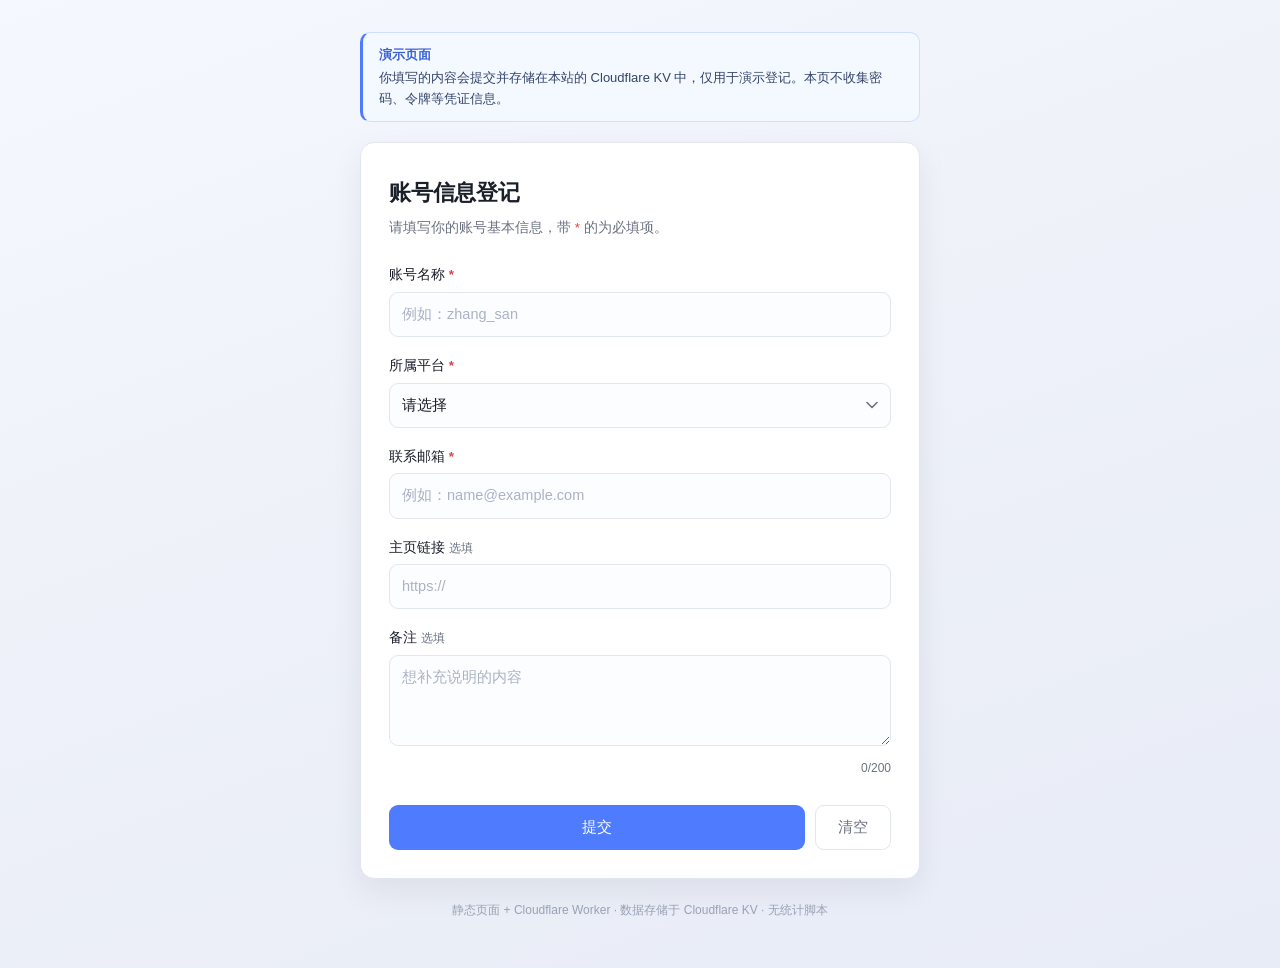
==== public/index.html @ aae03a35 "Serve the site from a Worker with a KV binding The deployment target is a Cloudflare Worker, so the " ====
<!DOCTYPE html>
<html lang="zh-CN">
<head>
<meta charset="UTF-8">
<meta name="viewport" content="width=device-width, initial-scale=1">
<meta name="robots" content="noindex, nofollow">
<meta http-equiv="Content-Security-Policy" content="default-src 'none'; script-src 'self'; style-src 'self'; img-src 'self' data:; base-uri 'none'; form-action 'none'; connect-src 'self'">
<title>账号信息登记 · 演示页面</title>
<link rel="icon" href="data:image/svg+xml,%3Csvg xmlns='http://www.w3.org/2000/svg' viewBox='0 0 32 32'%3E%3Crect width='32' height='32' rx='8' fill='%234f7cff'/%3E%3Cpath d='M16 9a4 4 0 110 8 4 4 0 010-8zm-7 14a7 7 0 0114 0z' fill='white'/%3E%3C/svg%3E">
<link rel="stylesheet" href="styles.css">
</head>
<body>

<div class="notice" role="note">
  <strong>演示页面</strong>
  <span>你填写的内容会提交并存储在本站的 Cloudflare KV 中，仅用于演示登记。本页不收集密码、令牌等凭证信息。</span>
</div>

<main class="card">
  <header class="card-head">
    <h1>账号信息登记</h1>
    <p>请填写你的账号基本信息，带 <span class="req">*</span> 的为必填项。</p>
  </header>

  <form id="profile-form" novalidate>
    <input type="text" id="website" name="website" class="honeypot" tabindex="-1" autocomplete="off" aria-hidden="true">

    <div class="field">
      <label for="account-name">账号名称 <span class="req">*</span></label>
      <input type="text" id="account-name" name="accountName" autocomplete="off" maxlength="40" placeholder="例如：zhang_san">
      <p class="error" data-error-for="account-name"></p>
    </div>

    <div class="field">
      <label for="platform">所属平台 <span class="req">*</span></label>
      <select id="platform" name="platform">
        <option value="">请选择</option>
        <option value="微信">微信</option>
        <option value="微博">微博</option>
        <option value="抖音">抖音</option>
        <option value="GitHub">GitHub</option>
        <option value="其他">其他</option>
      </select>
      <p class="error" data-error-for="platform"></p>
    </div>

    <div class="field">
      <label for="email">联系邮箱 <span class="req">*</span></label>
      <input type="email" id="email" name="email" autocomplete="off" maxlength="80" placeholder="例如：name@example.com">
      <p class="error" data-error-for="email"></p>
    </div>

    <div class="field">
      <label for="homepage">主页链接 <span class="optional">选填</span></label>
      <input type="url" id="homepage" name="homepage" autocomplete="off" maxlength="200" placeholder="https://">
      <p class="error" data-error-for="homepage"></p>
    </div>

    <div class="field">
      <label for="remark">备注 <span class="optional">选填</span></label>
      <textarea id="remark" name="remark" rows="3" maxlength="200" placeholder="想补充说明的内容"></textarea>
      <p class="error" data-error-for="remark"></p>
      <p class="hint"><span id="remark-count">0</span>/200</p>
    </div>

    <p class="banner" id="submit-banner" role="alert" hidden></p>

    <div class="actions">
      <button type="submit" class="btn btn-primary">提交</button>
      <button type="button" class="btn btn-ghost" id="reset-btn">清空</button>
    </div>
  </form>

  <section class="result" id="result" hidden aria-live="polite">
    <h2>提交成功</h2>
    <p class="result-note">以下内容已提交并存储，同时回显在你本地的页面上。</p>
    <dl id="result-list"></dl>
    <button type="button" class="btn btn-ghost" id="edit-btn">返回修改</button>
  </section>
</main>

<footer class="foot">静态页面 + Cloudflare Worker · 数据存储于 Cloudflare KV · 无统计脚本</footer>

<script src="app.js"></script>
</body>
</html>
---- public/styles.css ----
:root {
  --bg: #eef1f8;
  --card: #ffffff;
  --ink: #1b1f2a;
  --ink-soft: #6b7280;
  --line: #e2e6ef;
  --accent: #4f7cff;
  --accent-dark: #3b62d9;
  --danger: #d64545;
  --ok: #1f9d6b;
  --radius: 14px;
}

* { box-sizing: border-box; }

html, body {
  margin: 0;
  padding: 0;
}

body {
  min-height: 100vh;
  padding: 32px 16px 48px;
  background: linear-gradient(160deg, #f6f8ff 0%, var(--bg) 45%, #e8ecf7 100%);
  color: var(--ink);
  font-family: -apple-system, BlinkMacSystemFont, "PingFang SC", "Hiragino Sans GB",
               "Microsoft YaHei", "Helvetica Neue", Helvetica, Arial, sans-serif;
  font-size: 15px;
  line-height: 1.6;
  -webkit-font-smoothing: antialiased;
}

.notice {
  max-width: 560px;
  margin: 0 auto 20px;
  padding: 12px 16px;
  border: 1px solid #cfe0ff;
  border-left: 3px solid var(--accent);
  border-radius: 10px;
  background: #f4f8ff;
  color: #33456b;
  font-size: 13px;
  display: flex;
  flex-direction: column;
  gap: 2px;
}

.notice strong { color: var(--accent-dark); }

.card {
  max-width: 560px;
  margin: 0 auto;
  padding: 32px 28px 28px;
  background: var(--card);
  border: 1px solid var(--line);
  border-radius: var(--radius);
  box-shadow: 0 12px 32px rgba(27, 31, 42, 0.07);
}

.card-head h1 {
  margin: 0 0 6px;
  font-size: 22px;
  font-weight: 650;
  letter-spacing: -0.2px;
}

.card-head p {
  margin: 0 0 26px;
  color: var(--ink-soft);
  font-size: 13.5px;
}

.req { color: var(--danger); }
.optional {
  color: var(--ink-soft);
  font-size: 12px;
  font-weight: 400;
}

.field { margin-bottom: 18px; }

label {
  display: block;
  margin-bottom: 6px;
  font-size: 13.5px;
  font-weight: 550;
}

input, select, textarea {
  width: 100%;
  padding: 10px 12px;
  border: 1px solid var(--line);
  border-radius: 9px;
  background: #fcfdff;
  color: var(--ink);
  font: inherit;
  font-size: 14.5px;
  transition: border-color 0.15s, box-shadow 0.15s, background 0.15s;
}

textarea { resize: vertical; min-height: 76px; }

select {
  appearance: none;
  background-image: url("data:image/svg+xml,%3Csvg xmlns='http://www.w3.org/2000/svg' width='12' height='8' viewBox='0 0 12 8'%3E%3Cpath d='M1 1.5L6 6.5L11 1.5' stroke='%236b7280' stroke-width='1.6' fill='none' stroke-linecap='round' stroke-linejoin='round'/%3E%3C/svg%3E");
  background-repeat: no-repeat;
  background-position: right 12px center;
  padding-right: 34px;
}

input:focus, select:focus, textarea:focus {
  outline: none;
  border-color: var(--accent);
  background: #fff;
  box-shadow: 0 0 0 3px rgba(79, 124, 255, 0.14);
}

input::placeholder, textarea::placeholder { color: #aab2c4; }

.field.invalid input,
.field.invalid select,
.field.invalid textarea {
  border-color: var(--danger);
  background: #fffafa;
}

.field.invalid input:focus,
.field.invalid select:focus {
  box-shadow: 0 0 0 3px rgba(214, 69, 69, 0.13);
}

.error {
  margin: 6px 0 0;
  min-height: 0;
  color: var(--danger);
  font-size: 12.5px;
}

.error:empty { display: none; }

.hint {
  margin: 6px 0 0;
  color: var(--ink-soft);
  font-size: 12px;
  text-align: right;
}

.honeypot {
  position: absolute;
  width: 1px;
  height: 1px;
  margin: -1px;
  padding: 0;
  border: 0;
  overflow: hidden;
  clip: rect(0 0 0 0);
  white-space: nowrap;
}

.banner {
  margin: 0 0 16px;
  padding: 10px 14px;
  border: 1px solid #f3c9c9;
  border-left: 3px solid var(--danger);
  border-radius: 9px;
  background: #fdf6f6;
  color: var(--danger);
  font-size: 13px;
}

.banner[hidden] { display: none; }

.btn:disabled {
  opacity: 0.6;
  cursor: not-allowed;
  transform: none;
}

.actions {
  display: flex;
  gap: 10px;
  margin-top: 26px;
}

.btn {
  padding: 10px 22px;
  border: 1px solid transparent;
  border-radius: 9px;
  font: inherit;
  font-size: 14.5px;
  font-weight: 550;
  cursor: pointer;
  transition: background 0.15s, border-color 0.15s, transform 0.08s;
}

.btn:active { transform: translateY(1px); }

.btn-primary {
  background: var(--accent);
  color: #fff;
  flex: 1;
}

.btn-primary:hover { background: var(--accent-dark); }

.btn-ghost {
  background: transparent;
  border-color: var(--line);
  color: var(--ink-soft);
}

.btn-ghost:hover { border-color: #c9d0de; color: var(--ink); }

.result h2 {
  margin: 0 0 6px;
  font-size: 19px;
  color: var(--ok);
}

.result-note {
  margin: 0 0 20px;
  color: var(--ink-soft);
  font-size: 13px;
}

#result-list {
  margin: 0 0 24px;
  padding: 4px 16px;
  border: 1px solid var(--line);
  border-radius: 10px;
  background: #fafbfe;
}

#result-list > div {
  display: flex;
  gap: 16px;
  padding: 9px 0;
  border-bottom: 1px solid var(--line);
}

#result-list > div:last-child { border-bottom: none; }

#result-list dt {
  flex: 0 0 88px;
  color: var(--ink-soft);
  font-size: 13px;
}

#result-list dd {
  margin: 0;
  flex: 1;
  font-size: 14px;
  word-break: break-all;
}

#result-list dd.empty { color: #aab2c4; }

.foot {
  max-width: 560px;
  margin: 22px auto 0;
  color: #98a1b5;
  font-size: 12px;
  text-align: center;
}

@media (max-width: 480px) {
  body { padding: 20px 12px 36px; }
  .card { padding: 24px 18px 22px; }
  #result-list > div { flex-direction: column; gap: 2px; }
  #result-list dt { flex: none; }
}
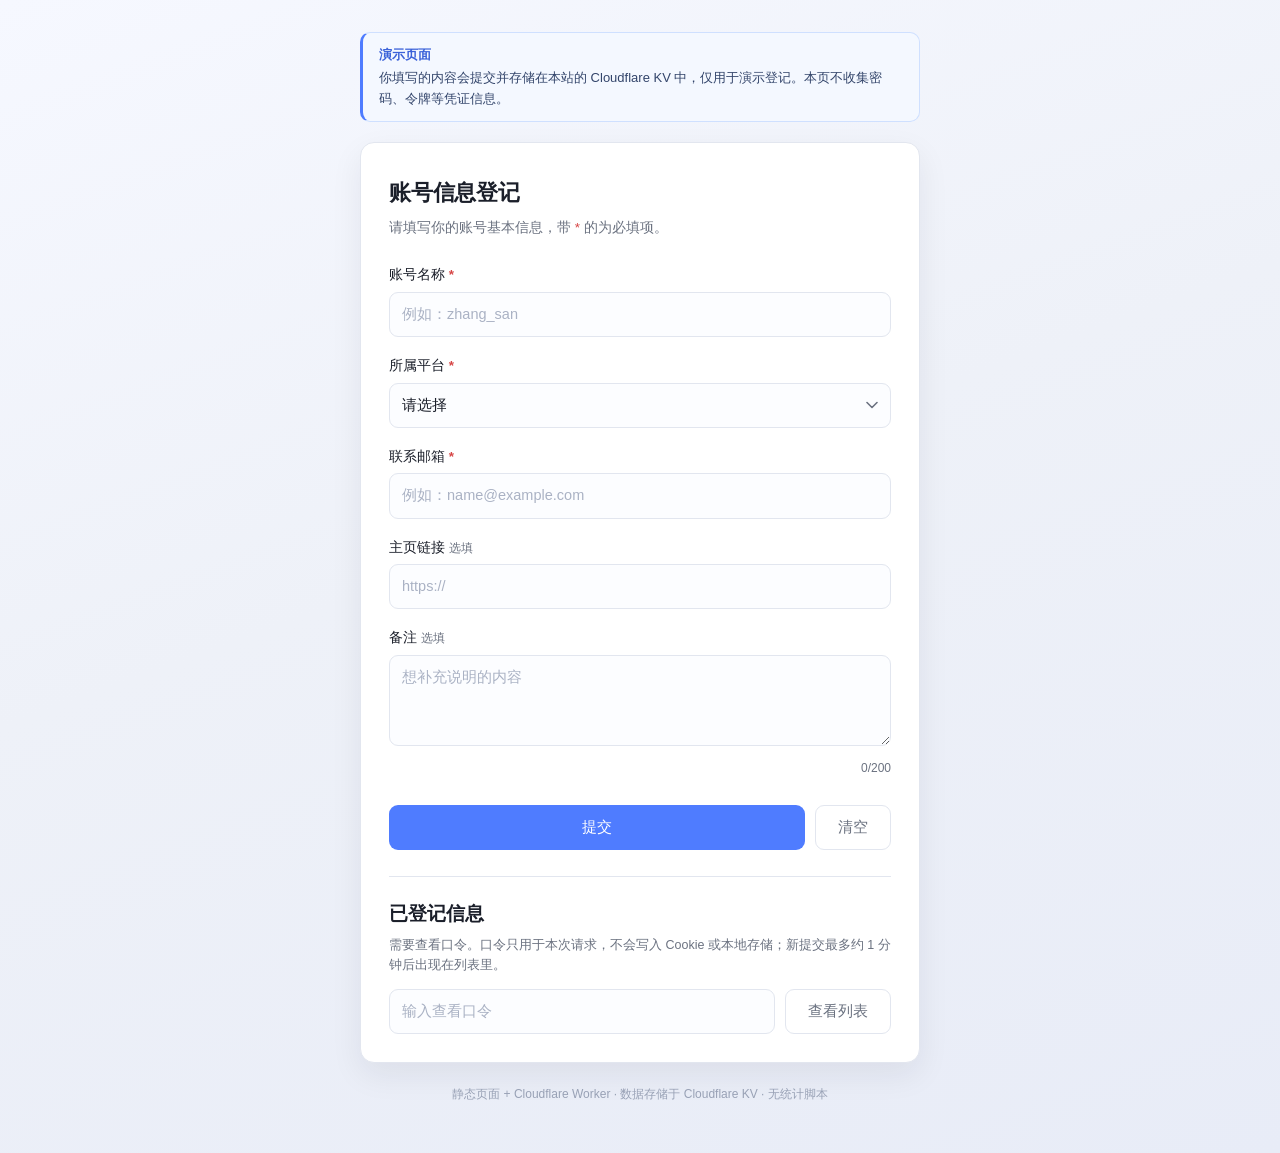
==== commit 74be25cb: "Add a passphrase-gated view of all registrations Visitors can now list what has been stored, but the" ====
--- a/public/index.html
+++ b/public/index.html
@@ -77,6 +77,23 @@
     <dl id="result-list"></dl>
     <button type="button" class="btn btn-ghost" id="edit-btn">返回修改</button>
   </section>
+
+  <section class="entries" id="entries" aria-live="polite">
+    <h2>已登记信息</h2>
+    <p class="entries-note">需要查看口令。口令只用于本次请求，不会写入 Cookie 或本地存储；新提交最多约 1 分钟后出现在列表里。</p>
+    <div class="entries-unlock">
+      <label for="entries-pass" class="sr-only">查看口令</label>
+      <input type="password" id="entries-pass" autocomplete="off" placeholder="输入查看口令" maxlength="128">
+      <button type="button" class="btn btn-ghost" id="entries-btn">查看列表</button>
+    </div>
+    <p class="banner" id="entries-banner" role="alert" hidden></p>
+    <div id="entries-list" hidden>
+      <p class="entries-meta" id="entries-meta"></p>
+      <ul class="entry-cards" id="entry-cards"></ul>
+      <p class="entries-empty" id="entries-empty" hidden>目前还没有登记信息。</p>
+      <button type="button" class="btn btn-ghost" id="entries-refresh">刷新列表</button>
+    </div>
+  </section>
 </main>
 
 <footer class="foot">静态页面 + Cloudflare Worker · 数据存储于 Cloudflare KV · 无统计脚本</footer>
--- a/public/styles.css
+++ b/public/styles.css
@@ -263,9 +263,126 @@
   text-align: center;
 }
 
+.entries {
+  margin-top: 26px;
+  padding-top: 22px;
+  border-top: 1px solid var(--line);
+}
+
+.entries h2 {
+  margin: 0 0 6px;
+  font-size: 19px;
+}
+
+.entries-note {
+  margin: 0 0 14px;
+  color: var(--ink-soft);
+  font-size: 12.5px;
+}
+
+.entries-unlock {
+  display: flex;
+  gap: 10px;
+}
+
+.entries-unlock input { flex: 1; }
+.entries-unlock .btn { flex: 0 0 auto; }
+
+#entries-list[hidden] { display: none; }
+
+.entries-meta {
+  margin: 18px 0 10px;
+  color: var(--ink-soft);
+  font-size: 12.5px;
+}
+
+.entry-cards {
+  list-style: none;
+  display: flex;
+  flex-direction: column;
+  gap: 10px;
+  margin: 0 0 16px;
+  padding: 0;
+  max-height: 420px;
+  overflow-y: auto;
+}
+
+.entry {
+  padding: 12px 14px;
+  border: 1px solid var(--line);
+  border-radius: 10px;
+  background: #fafbfe;
+}
+
+.entry-head {
+  display: flex;
+  align-items: center;
+  flex-wrap: wrap;
+  gap: 8px;
+  margin-bottom: 8px;
+}
+
+.entry-head strong { font-size: 14.5px; }
+
+.tag {
+  padding: 1px 8px;
+  border-radius: 999px;
+  background: #eaf0ff;
+  color: var(--accent-dark);
+  font-size: 12px;
+}
+
+.entry-time {
+  margin-left: auto;
+  color: #98a1b5;
+  font-size: 12px;
+}
+
+.entry-body {
+  display: grid;
+  grid-template-columns: 76px 1fr;
+  gap: 4px 12px;
+  margin: 0;
+}
+
+.entry-body dt {
+  color: var(--ink-soft);
+  font-size: 12.5px;
+}
+
+.entry-body dd {
+  margin: 0;
+  font-size: 13.5px;
+  word-break: break-all;
+}
+
+.entry-body dd.empty { color: #aab2c4; }
+.entry-body a { color: var(--accent-dark); }
+
+.entries-empty {
+  margin: 0 0 16px;
+  color: var(--ink-soft);
+  font-size: 13.5px;
+}
+
+.sr-only {
+  position: absolute;
+  width: 1px;
+  height: 1px;
+  margin: -1px;
+  padding: 0;
+  border: 0;
+  overflow: hidden;
+  clip: rect(0 0 0 0);
+  white-space: nowrap;
+}
+
 @media (max-width: 480px) {
   body { padding: 20px 12px 36px; }
   .card { padding: 24px 18px 22px; }
   #result-list > div { flex-direction: column; gap: 2px; }
   #result-list dt { flex: none; }
-}
+  .entry-body { grid-template-columns: 1fr; gap: 0; }
+  .entry-body dt { margin-top: 6px; }
+  .entry-time { margin-left: 0; }
+}
